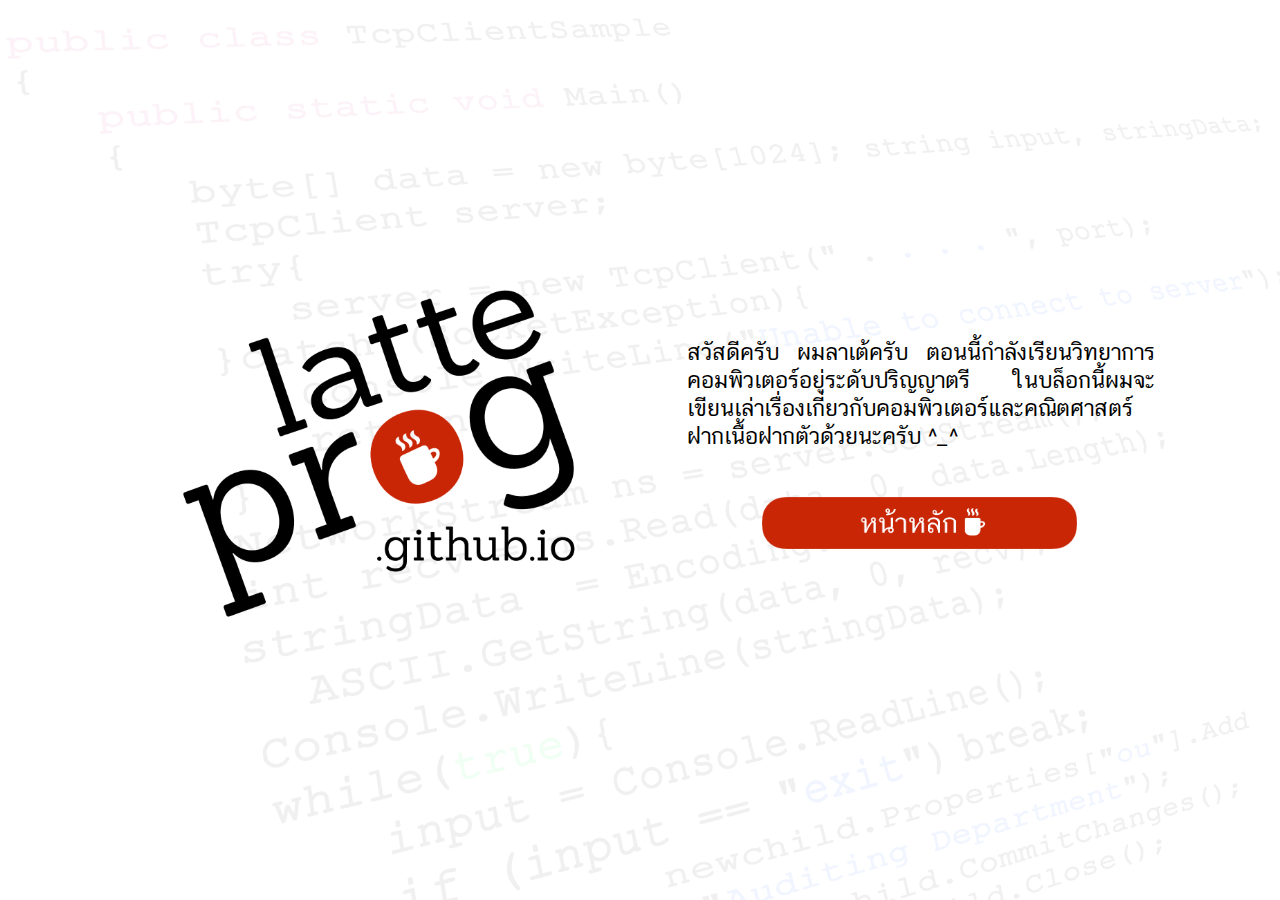
==== branch/index.html @ 9024eb5b "ref" ====
<!DOCTYPE HTML>
<html>
	<head>
		<meta charset="UTF-8">
		<script type="text/javascript" src="js/jquery.min.js"></script>
		<script type="text/javascript" src="js/indexFunctions.js"></script>

		<link rel="stylesheet" type="text/css" href="style/index.css">
		<link rel="shortcut icon" href="/assets/favicon.png">

		<title>latteprog.github.io</title>
	</head>

	<body bgcolor="#EBEBEB">
		<script type="text/javascript">
			(function(i,s,o,g,r,a,m){i['GoogleAnalyticsObject']=r;i[r]=i[r]||function(){
			(i[r].q=i[r].q||[]).push(arguments)},i[r].l=1*new Date();a=s.createElement(o),
			m=s.getElementsByTagName(o)[0];a.async=1;a.src=g;m.parentNode.insertBefore(a,m)
			})(window,document,'script','https://www.google-analytics.com/analytics.js','ga');

			ga('create', 'UA-77904005-1', 'auto');
			ga('send', 'pageview');

			$.ajaxSetup ({
			    cache: false
			});
			
			requestedPage = parseParameter(window.location.search.substr(1), "post");

			$(function() {
				$("body").css("background-image", "url('assets/splashScreenBg.png')");
				$("body").css("background-size", "100%");
				$("body").css("background-attachment", "fixed");
				$("body").css("background-color", "#FFFFFF");

				if(localStorage.getItem("visitedPage") != "true")
				{
					loadSplashScreen(requestedPage);
				} else {
					if(requestedPage.length != 8)
					{
						loadHome();
					} else {
						loadHeader();
						loadPost(requestedPage);
					}
				}
			});
		</script>

		<div id="container"></div>
	</body>
</html>
---- branch/style/index.css ----
@font-face {
	font-family: ThaiSans;
	src: url(thaisanslite_r1.ttf);
}

@font-face {
	font-family: NillandBold;
	src: url(Nilland-Bold.ttf);
}

@font-face {
	font-family: CSChatThai;
	src: url(CSChatThaiUI.ttf);
}

@font-face {
	font-family: Sanchez;
	src: url(Sanchezregular.otf);
}

html, body {
	margin: 0;
	padding: 0;
	width: 100%;
	height: 100%;
}

a {
	text-decoration: none;
}

#container {
	width: 100%;
	height: 100%;
}

#header {
	width: 100%;
	height: 25%;
	position: absolute;
	float: left;
}

#content {
	width: 70%;
	height: 70%;
	position: absolute;
	top: 23%;
	padding-left: 15%;
	padding-right: 15%;
	float: left;

	font-family: CSChatThai;
}

#splashScreenLogo {
	position: absolute;
}

#splashScreenButton {
	position: absolute;
}

#splashScreenText {
	font-family: CSChatThai;
	position: absolute;
	text-align: justify;
}

.post {
	clear: both;
	width: 80%;
	padding-top: 2%;
	padding-bottom: 2%;
	overflow: auto;
	margin-top: 20px;
	background-color: #FFFFFF;
}

.postLeftColumn {
	float: left;
	width: 10%;
	overflow: auto;
	clear: both;
	text-align: center;
}

.postRightColumn {
	float: left;
	width: 85%;
	overflow: auto;
	cursor: pointer;
}

.postTitle {
	left: 23%;
	font-family: CSChatThai;
	font-size: 28px;
	overflow: auto;
	float: left;
	clear: both;
	color: #C62818;
}

.postSynopsis {
	left: 23%;
	top: 60px;
	width: 100%;
	font-family: CSChatThai;
	font-size: 18px;
	text-align: justify;
	margin-top: 8px;
	float: left;
	clear: both;
	line-height: 170%;
}

#mainContent {
	float: left;
	width: 75%;
	margin-top: 20px;
	margin-bottom: 20px;
	overflow: auto;
	background-color: #FFFFFF;
	min-height: 1px;
}

#sideBar {
	float: right;
	width: 20%;
	background-color: #FFFFFF;
	margin-top: 20px;
	overflow: auto;
	min-height: 1px;
	padding-top: 2%;
	padding-bottom: 2%;
}
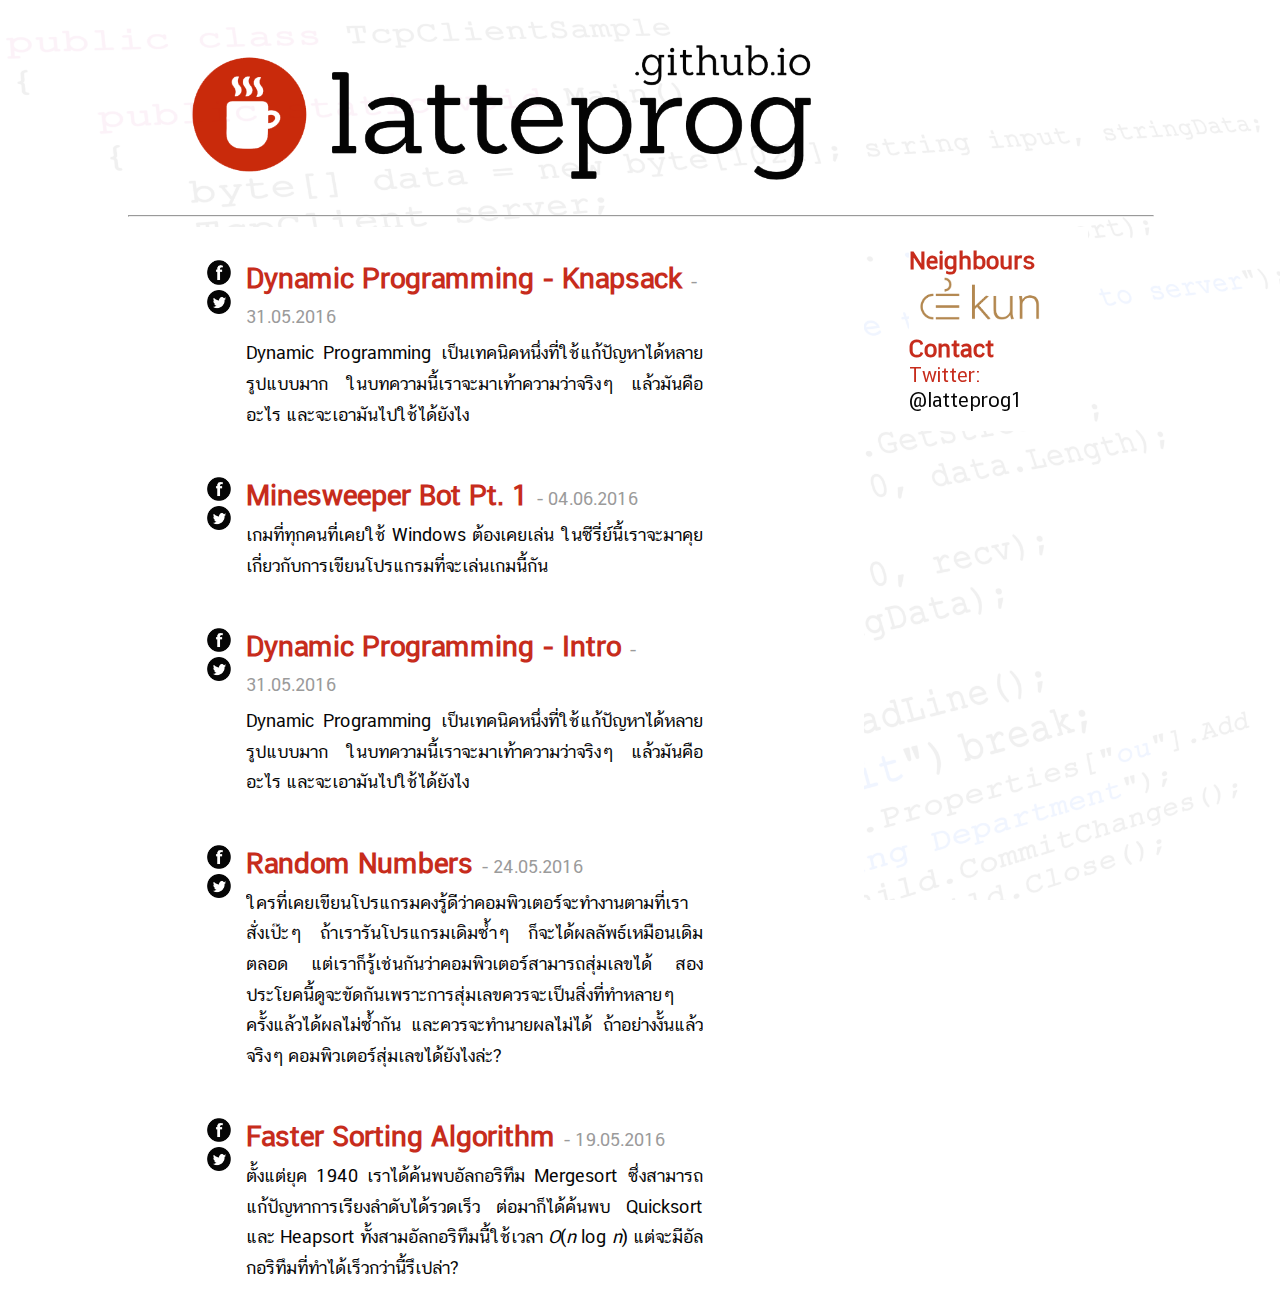
==== commit caa1e1cf: "branch" ====
--- a/branch/index.html
+++ b/branch/index.html
@@ -33,18 +33,18 @@
 				$("body").css("background-attachment", "fixed");
 				$("body").css("background-color", "#FFFFFF");
 
-				if(localStorage.getItem("visitedPage") != "true")
+				//if(localStorage.getItem("visitedPage") != "true")
+				//{
+					//loadSplashScreen(requestedPage);
+				//} else {
+				if(requestedPage.length != 8)
 				{
-					loadSplashScreen(requestedPage);
+					loadHome();
 				} else {
-					if(requestedPage.length != 8)
-					{
-						loadHome();
-					} else {
-						loadHeader();
-						loadPost(requestedPage);
-					}
+					loadHeader();
+					loadPost(requestedPage);
 				}
+				//}
 			});
 		</script>
 
